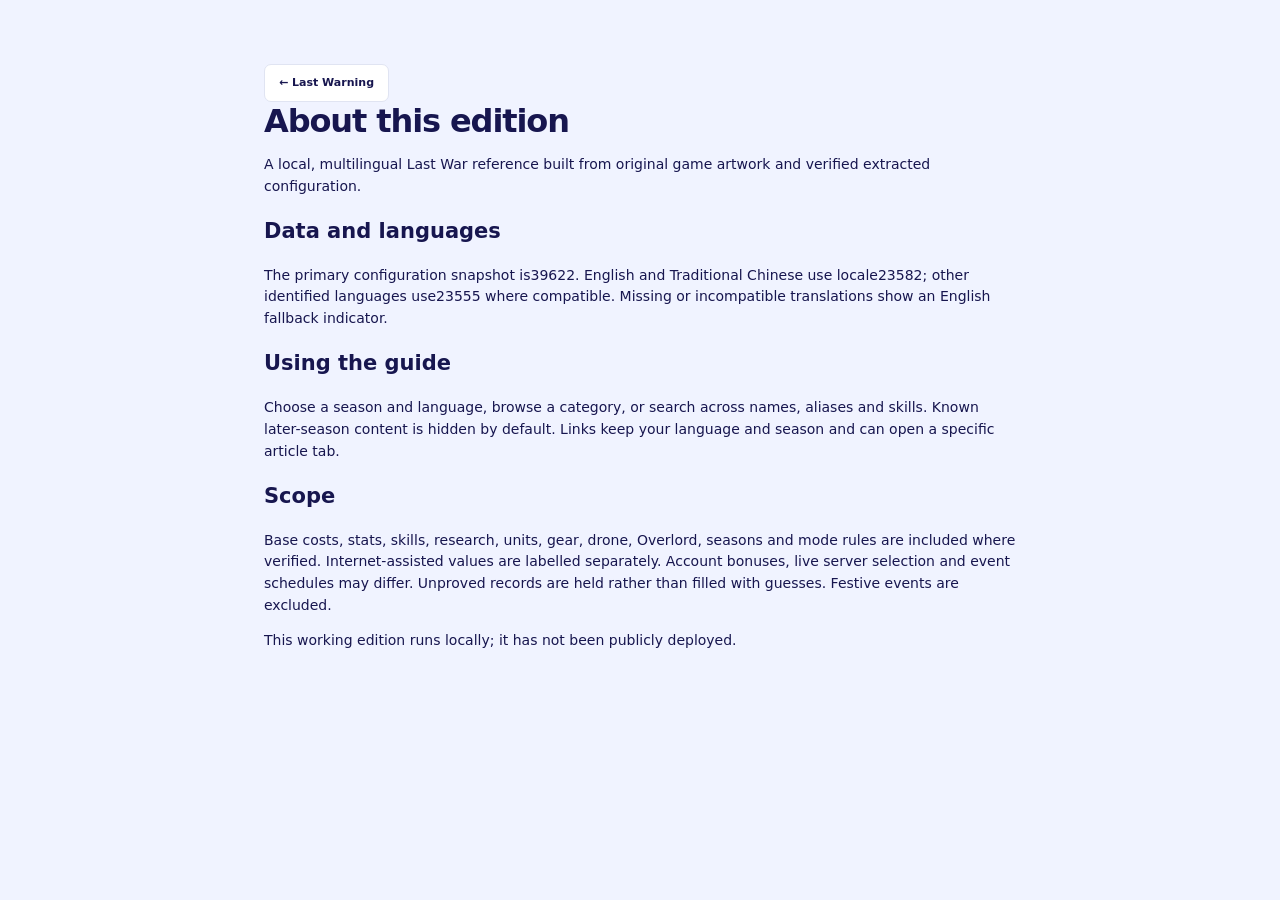
==== about.html @ da7bac01 "Publish Last Warning review snapshot" ====
<!doctype html><html lang="en"><head><meta charset="utf-8"><meta name="viewport" content="width=device-width,initial-scale=1"><title>About this edition · Last Warning</title><link rel="stylesheet" href="styles-v2.css"></head><body><main style="max-width:800px;margin:40px auto;padding:24px"><a class="button" href="index.html">← Last Warning</a><h1>About this edition</h1><p>A local, multilingual Last War reference built from original game artwork and verified extracted configuration.</p><h2>Data and languages</h2><p>The primary configuration snapshot is39622. English and Traditional Chinese use locale23582; other identified languages use23555 where compatible. Missing or incompatible translations show an English fallback indicator.</p><h2>Using the guide</h2><p>Choose a season and language, browse a category, or search across names, aliases and skills. Known later-season content is hidden by default. Links keep your language and season and can open a specific article tab.</p><h2>Scope</h2><p>Base costs, stats, skills, research, units, gear, drone, Overlord, seasons and mode rules are included where verified. Internet-assisted values are labelled separately. Account bonuses, live server selection and event schedules may differ. Unproved records are held rather than filled with guesses. Festive events are excluded.</p><p>This working edition runs locally; it has not been publicly deployed.</p></main></body></html>
---- styles-v2.css ----
:root{--page:#f0f3ff;--ink:#17164f;--accent:#4648df;--muted:#656887;--line:#e0e4f2;--white:#fff;--soft:#f7f8fe;--lavender:#e9eaff;--blue:#e6f2ff;--green:#237c66;--shadow:0 8px 28px #17164f08;--sidebar:222px}*{box-sizing:border-box}html{scroll-behavior:smooth}body{margin:0;background:var(--page);color:var(--ink);font:14px/1.55 Inter,ui-sans-serif,system-ui,-apple-system,BlinkMacSystemFont,"Segoe UI",sans-serif}a{color:inherit;text-decoration:none}button,input,select{font:inherit;color:inherit}button,a,input,select{outline-offset:4px}button{cursor:pointer}button:disabled{cursor:default;opacity:.45}button:focus-visible,a:focus-visible,input:focus-visible,select:focus-visible{outline:3px solid #8b8df4}button,input,select{touch-action:manipulation}button{border:0}svg{display:block;width:20px;height:20px;flex-shrink:0;fill:none;stroke:currentColor;stroke-width:1.65;stroke-linecap:round;stroke-linejoin:round}.sr-only{position:absolute;width:1px;height:1px;margin:-1px;padding:0;border:0;overflow:hidden;clip:rect(0,0,0,0);white-space:nowrap}.skip-link{position:fixed;z-index:100;top:-90px;left:18px;background:white;padding:12px;border-radius:8px}.skip-link:focus{top:12px}.topbar{height:82px;position:sticky;top:0;z-index:30;display:flex;align-items:center;gap:34px;padding:0 max(28px,calc((100vw - 1600px)/2));background:#fffffff2;border-bottom:1px solid var(--line);backdrop-filter:blur(14px)}.brand{display:flex;align-items:center;gap:11px;flex-shrink:0;font-size:15px;letter-spacing:1.4px;white-space:nowrap}.brand b{font-weight:850}.brand small{display:block;font-size:7px;letter-spacing:2.45px;color:var(--muted);margin-top:4px}.brand-mark{position:relative;background:var(--accent);border-radius:11px;color:white;font-size:25px;line-height:39px;letter-spacing:-4px;font-weight:900;width:42px;height:42px;text-align:center;transform:rotate(-5deg)}.brand-mark span{color:#c8c9ff;font-size:26px}.global-search{display:flex;align-items:center;gap:11px;max-width:590px;min-width:160px;flex:1;padding:10px 12px 10px 15px;margin-inline-start:20px;border:1px solid var(--line);border-radius:10px;background:var(--soft)}.global-search>span{color:#777a9b}.global-search input{min-width:0;width:100%;border:0;outline:none;background:transparent;font-size:12px}.global-search button{padding:0;width:23px;height:23px;border:1px solid var(--line);background:white;border-radius:5px;color:#9395ae;font-size:13px}.context-controls{display:flex;align-items:center;gap:18px;margin-inline-start:auto;flex-shrink:0}.header-select{display:flex;align-items:center;gap:5px;min-width:0}.header-select>span{color:var(--muted);font-size:11px;white-space:nowrap}.header-select select{border:0;background:transparent;font-size:12px;font-weight:650;max-width:125px;cursor:pointer;padding:8px 0}.header-select.language-control select{max-width:122px}.header-select #language-icon{font-size:21px;color:var(--ink)}.control-divider{width:1px;height:24px;background:var(--line)}.app-shell{display:flex;gap:30px;max-width:1600px;padding:30px 28px 0;margin:auto}.sidebar{flex:0 0 var(--sidebar);position:sticky;top:112px;height:calc(100vh - 136px);display:flex;flex-direction:column;overflow:auto;scrollbar-width:thin;padding-inline-end:14px}.nav-label{color:#9093ad;font-size:9px;letter-spacing:1.7px;text-transform:uppercase;font-weight:750;margin:17px 0 10px;padding:0 12px}.nav-label:first-child{margin-top:1px}.nav-link{display:flex;align-items:center;gap:12px;padding:10px 12px;border-radius:9px;color:#626581;font-size:12px;margin-bottom:3px;font-weight:550;transition:background .15s,color .15s}.nav-link .nav-count{font-size:9px;font-weight:500;margin-inline-start:auto;color:#9094ae}.nav-link svg{width:18px;height:18px;opacity:.8}.nav-link:hover{background:#e8ebfa;color:var(--ink)}.nav-link.active{color:var(--accent);background:#e4e6ff;font-weight:750}.nav-link.active svg{opacity:1}.nav-sub{padding:5px 0 10px 37px;display:grid;gap:5px}.nav-sub a{font-size:11px;color:var(--muted);border-inline-start:1px solid #d7dcf0;padding:4px 0 4px 15px}.nav-sub a.active{color:var(--accent);font-weight:700;border-color:var(--accent)}#sidebar-context{margin-top:auto;padding-top:28px}.context-card{border:1px solid #dce1f3;background:#ffffff60;border-radius:10px;padding:13px 12px}.context-card strong{font-size:11px;display:block}.context-card p{font-size:10px;color:var(--muted);margin:5px 0 10px;line-height:1.7}.future-toggle{display:flex;align-items:flex-start;gap:7px;font-size:10px;color:var(--muted);line-height:1.5;cursor:pointer}.future-toggle input{accent-color:var(--accent);margin:2px 0 0}.snapshot{font-size:9px;color:#9699b1;display:flex;align-items:center;gap:6px;margin:13px 12px 0}.snapshot-dot{width:5px;height:5px;border-radius:50%;background:#3ca58b}.page-area{flex:1;min-width:0;max-width:1290px}main{min-height:calc(100vh - 205px)}.welcome-banner{background:#e5e7ff;border:1px solid #d7dafa;border-radius:12px;display:flex;align-items:center;gap:17px;padding:16px 20px;margin:0 0 24px}.welcome-banner .welcome-icon{background:#ffffff85;padding:9px;border-radius:9px;color:var(--accent)}.welcome-banner h2{font-size:13px;margin:0}.welcome-banner p{font-size:11px;color:var(--muted);margin:2px 0 0}.welcome-banner .button{margin-inline-start:auto;white-space:nowrap}.icon-button{display:grid;place-items:center;background:transparent;border-radius:6px;width:32px;height:32px;color:var(--muted);padding:5px;flex-shrink:0}.icon-button:hover{background:#ffffff75}.welcome-banner .icon-button{width:24px;height:24px}.mobile-only{display:none}.page-heading{display:flex;align-items:flex-end;justify-content:space-between;gap:25px;margin:2px 0 25px}.eyebrow{display:flex;align-items:center;gap:7px;font-size:9px;letter-spacing:1.6px;text-transform:uppercase;color:var(--accent);font-weight:800;margin-bottom:7px}.eyebrow .line{width:23px;height:2px;background:var(--accent)}h1{font-size:32px;letter-spacing:-1.1px;line-height:1.2;margin:0;font-weight:760}h2{font-weight:730}.page-heading p{font-size:12px;max-width:650px;color:var(--muted);margin:9px 0 0;line-height:1.75}.season-pill{display:inline-flex;align-items:center;gap:7px;border:1px solid #d9def5;background:#ffffff80;color:var(--accent);font-size:10px;font-weight:650;padding:7px 11px;border-radius:7px;white-space:nowrap}.season-pill svg{width:13px;height:13px}.home-lead{background:white;border:1px solid var(--line);border-radius:15px;overflow:hidden;display:grid;grid-template-columns:1.1fr .9fr;margin-bottom:27px;box-shadow:var(--shadow)}.home-lead-copy{padding:27px 30px;position:relative;z-index:1}.home-lead h2{font-size:25px;letter-spacing:-.8px;line-height:1.3;max-width:440px;margin:7px 0 9px}.home-lead p{color:var(--muted);font-size:12px;max-width:440px;margin:0 0 18px}.home-lead .button{margin-inline-end:7px}.home-art{background:radial-gradient(ellipse at 50% 100%,#d9ddff,#eef0ff 80%);position:relative;min-height:212px;overflow:hidden}.home-art:before{content:"";position:absolute;width:280px;height:280px;left:calc(50% - 140px);top:32px;border:1px solid #ffffffa0;border-radius:50%}.home-art img{position:absolute;height:205px;width:54%;object-fit:contain;object-position:bottom;bottom:0;left:24%;filter:drop-shadow(0 9px 8px #17164f14)}.home-art img.side{height:165px;width:45%;left:0;opacity:.9}.home-art img.side.right{left:auto;right:0}.home-art-label{position:absolute;z-index:2;bottom:12px;right:14px;font-size:8px;letter-spacing:1px;color:#6a6e98;background:#ffffffa0;border:1px solid #ffffff70;border-radius:5px;padding:4px 8px}.section-heading{display:flex;align-items:center;justify-content:space-between;gap:20px;margin:25px 0 14px}.section-heading h2{font-size:15px;letter-spacing:-.15px;margin:0}.section-heading span,.section-heading a{color:var(--muted);font-size:10px}.section-heading a:hover{color:var(--accent)}.category-grid{display:grid;grid-template-columns:repeat(3,minmax(0,1fr));gap:13px}.category-card{position:relative;border:1px solid var(--line);background:white;border-radius:12px;padding:20px;min-height:132px;overflow:hidden;transition:transform .16s,border .16s,box-shadow .16s}.category-card:hover{transform:translateY(-2px);border-color:#bfc2ef;box-shadow:var(--shadow)}.category-icon{width:34px;height:34px;border-radius:8px;background:var(--soft);color:var(--accent);display:grid;place-items:center;margin-bottom:13px}.category-icon svg{width:19px;height:19px}.category-card h3{margin:0;font-size:13px;position:relative;z-index:1;max-width:75%}.category-card p{font-size:10px;color:var(--muted);margin:3px 0 0;position:relative;z-index:1}.category-card>img{position:absolute;right:6px;bottom:0;height:105px;width:100px;object-fit:contain;object-position:bottom;opacity:.94;filter:drop-shadow(0 7px 6px #17164f0c)}.category-card .tile-arrow{position:absolute;top:18px;right:17px;color:#a7abc5;font-size:16px}.quick-links{display:grid;grid-template-columns:repeat(3,minmax(0,1fr));gap:12px}.quick-link{background:#ffffff80;border:1px solid var(--line);border-radius:9px;padding:13px 15px;display:flex;align-items:center;gap:12px}.quick-link svg{width:16px;color:var(--accent)}.quick-link strong{font-size:11px;display:block}.quick-link small{font-size:9px;color:var(--muted);display:block;margin-top:2px}.quick-link .arrow{margin-inline-start:auto;color:#8c91ae}.directory-bar{display:flex;align-items:center;justify-content:space-between;gap:15px;margin-bottom:17px;flex-wrap:wrap}.filter-pills{display:flex;gap:6px;flex-wrap:wrap}.pill{background:#ffffff90;border:1px solid var(--line);padding:7px 13px;border-radius:7px;color:var(--muted);font-size:11px;cursor:pointer}.pill.selected{background:var(--accent);border-color:var(--accent);color:white;font-weight:650}.view-controls{display:flex;align-items:center;gap:5px}.view-controls button{display:grid;place-items:center;width:31px;height:30px;background:white;border:1px solid var(--line);border-radius:6px;color:#8b90ab}.view-controls button.active{color:var(--accent);background:var(--lavender);border-color:#cbd0f6}.view-controls svg{width:15px;height:15px}.result-summary{font-size:11px;color:var(--muted);margin:0 0 15px;display:flex;align-items:center;justify-content:space-between;gap:10px}.subtype-filter{display:flex;align-items:center;gap:7px;color:var(--muted);font-size:10px}.subtype-filter select{font-size:11px;background:white;border:1px solid var(--line);padding:6px 9px;border-radius:6px;max-width:220px}.entity-grid{display:grid;grid-template-columns:repeat(4,minmax(0,1fr));gap:14px}.entity-card{background:white;border:1px solid var(--line);border-radius:12px;overflow:hidden;min-width:0;transition:transform .15s,box-shadow .15s,border-color .15s}.entity-card:hover{transform:translateY(-3px);box-shadow:var(--shadow);border-color:#b8bdee}.entity-art{height:155px;display:flex;align-items:center;justify-content:center;position:relative;background:radial-gradient(ellipse at 50% 90%,#e5e8ff,#f8f9fe 80%);overflow:hidden}.entity-art img{width:90%;height:92%;object-fit:contain}.entity-card.is-hero .entity-art{align-items:flex-end}.entity-card.is-hero img{height:98%;object-position:bottom}.entity-art .type-chip{position:absolute;top:10px;left:10px;z-index:2;background:#ffffffdd;border:1px solid #ffffff90;border-radius:5px;font-size:8px;letter-spacing:.2px;font-weight:700;color:#666b91;padding:2px 6px}.entity-art .entity-arrow{position:absolute;right:10px;bottom:10px;background:white;width:23px;height:23px;border-radius:50%;display:grid;place-items:center;font-size:12px;color:var(--accent)}.placeholder-art{display:grid;place-items:center;color:#b0b5d8;width:100%;height:100%}.placeholder-art svg{width:48px;height:48px;stroke-width:1.2}.entity-copy{padding:13px 14px 14px}.entity-copy h3{font-size:12px;line-height:1.35;margin:0 0 4px;font-weight:730;overflow-wrap:anywhere}.entity-copy p{font-size:9px;color:var(--muted);margin:0;line-height:1.7;min-height:16px}.entity-copy .badges{margin-top:8px;gap:4px}.badges{display:flex;align-items:center;flex-wrap:wrap;gap:6px}.badge{display:inline-flex;align-items:center;background:var(--soft);border:1px solid #e8eaf4;color:#727794;font-size:9px;line-height:1.5;border-radius:4px;padding:2px 6px}.badge.ur{background:#fff4d9;color:#947034;border-color:#f5e7bb}.badge.ssr{background:#f0e8ff;color:#8261a9;border-color:#e7dcf8}.badge.sr{background:#e6edff;color:#627ca9;border-color:#dae5fb}.badge.source{background:#e9f2ff;color:#5a779b;border-color:#dae8fb}.badge.fallback{font-weight:500;font-size:8px;padding:1px 5px;background:#fff8e9;border-color:#f1e6ca;color:#a28b5d;vertical-align:middle;margin-inline-start:6px;white-space:nowrap}.entity-list{display:grid;gap:8px}.entity-list .entity-card{display:flex;align-items:center;padding:8px 14px 8px 8px;border-radius:10px;gap:15px}.entity-list .entity-art{height:64px;width:74px;border-radius:6px;flex-shrink:0}.entity-list .entity-copy{padding:0;flex:1}.entity-list .entity-copy h3{font-size:13px}.entity-list .entity-copy p{max-width:650px}.entity-list .entity-copy .badges{margin-top:4px}.entity-list .entity-art .type-chip,.entity-list .entity-arrow{display:none}.entity-list .placeholder-art svg{width:29px;height:29px}.search-list .entity-card{padding:12px;gap:16px}.search-list .entity-copy p{font-size:11px;line-height:1.65}.search-list .entity-art{height:76px;width:82px}.search-group-label{font-size:10px;letter-spacing:1.1px;text-transform:uppercase;color:#8d92ae;margin:22px 0 9px;font-weight:700}.empty-state{background:#ffffff70;border:1px dashed #cfd5ed;border-radius:12px;text-align:center;padding:55px 25px;color:var(--muted)}.empty-state svg{width:32px;height:32px;margin:0 auto 15px;color:#959cc5}.empty-state h2{font-size:16px;color:var(--ink);margin:0 0 6px}.empty-state p{font-size:12px;margin:0 auto 16px;max-width:500px}.button{display:inline-flex;align-items:center;justify-content:center;gap:10px;padding:9px 14px;background:white;border:1px solid var(--line);border-radius:7px;font-size:11px;font-weight:650;color:var(--ink);cursor:pointer;line-height:1.6}.button.primary{background:var(--accent);border-color:var(--accent);color:white}.button.small{padding:6px 10px;font-size:10px}.button:hover{filter:brightness(.98)}.button svg{width:14px;height:14px}.more-row{display:flex;justify-content:center;margin:24px 0 4px}.breadcrumb{display:flex;align-items:center;flex-wrap:wrap;gap:8px;color:#9196b0;font-size:10px;margin:1px 0 18px}.breadcrumb a{color:var(--muted)}.breadcrumb a:hover{color:var(--accent)}.breadcrumb .crumb-current{color:#858aa7;max-width:300px;white-space:nowrap;overflow:hidden;text-overflow:ellipsis}.article-header{display:flex;background:white;border:1px solid var(--line);border-radius:14px;overflow:hidden;min-height:170px;margin-bottom:20px}.article-art{flex:0 0 180px;background:radial-gradient(ellipse at 50% 100%,#e2e5ff,#f2f4ff 90%);display:flex;align-items:center;justify-content:center;position:relative;overflow:hidden}.article-art img{width:92%;height:160px;object-fit:contain}.article-header.is-hero .article-art{align-items:flex-end}.article-header.is-hero .article-art img{height:178px;object-position:bottom}.article-header-copy{padding:24px 28px;flex:1;min-width:0}.article-header-copy h1{font-size:29px;margin:7px 0 8px;display:flex;align-items:center;gap:8px;flex-wrap:wrap}.article-header-copy>p{font-size:12px;color:var(--muted);line-height:1.8;margin:0;max-width:860px;white-space:pre-line}.article-description:empty{display:none}.article-tabs{display:flex;gap:5px;overflow-x:auto;padding:0 0 0 1px;border-bottom:1px solid #d9dff0;margin-bottom:20px;scrollbar-width:thin}.article-tabs a{padding:11px 16px;white-space:nowrap;font-size:11px;color:var(--muted);border-bottom:2px solid transparent;font-weight:600}.article-tabs a.active{color:var(--accent);font-weight:750;border-color:var(--accent)}.article-tabs a:hover{color:var(--accent)}.article-body{background:white;border:1px solid var(--line);border-radius:12px;padding:24px;margin-bottom:18px;min-width:0}.article-body h2{font-size:17px;margin:0 0 13px;letter-spacing:-.3px}.article-body h3{font-size:13px;margin:23px 0 10px}.article-body p{font-size:12px;line-height:1.9;white-space:pre-line;color:var(--muted);margin:0 0 13px}.article-body p:last-child{margin-bottom:0}.article-body p a,.text-link{color:var(--accent);text-decoration:underline;text-decoration-color:#c7c9f3;text-underline-offset:3px}.article-body .content-image{max-width:100%;max-height:350px;object-fit:contain;margin:12px auto;display:block}.article-overview-grid{display:grid;grid-template-columns:repeat(2,minmax(0,1fr));gap:12px;margin:18px 0}.overview-link{display:flex;align-items:center;gap:12px;padding:15px;border:1px solid var(--line);border-radius:9px;background:var(--soft)}.overview-link svg{color:var(--accent);width:17px;height:17px}.overview-link strong{display:block;font-size:11px}.overview-link small{display:block;font-size:9px;color:var(--muted);margin-top:2px}.overview-link>.arrow{margin-inline-start:auto;color:#9398b7}.source-note{font-size:10px;line-height:1.8;color:#858ba8;margin-top:15px;border-top:1px solid #edf0f7;padding-top:12px}.source-note summary{cursor:pointer;color:#737a9a;font-weight:600}.source-note p{font-size:10px;margin:8px 0 0;color:#858ba8;overflow-wrap:anywhere}.source-note a{color:var(--accent)}.source-banner{display:flex;align-items:flex-start;gap:9px;font-size:11px;color:#6a81a0;background:#edf5ff;border:1px solid #dceafb;border-radius:7px;padding:10px 12px;margin-bottom:16px}.source-banner svg{width:15px;height:15px;margin-top:1px}.table-toolbar{display:flex;align-items:center;gap:12px;justify-content:space-between;flex-wrap:wrap;margin:5px 0 14px}.table-search{display:flex;align-items:center;gap:8px;background:var(--soft);border:1px solid var(--line);padding:7px 11px;border-radius:7px;max-width:300px;flex:1;min-width:150px}.table-search svg{width:14px;height:14px;color:#9299b6}.table-search input{min-width:0;max-width:100%;width:100%;border:0;outline:none;background:transparent;font-size:11px}.table-filters{display:flex;align-items:center;gap:8px;flex-wrap:wrap}.table-filters label{font-size:9px;color:var(--muted);display:flex;align-items:center;gap:5px}.table-filters select,.table-filters input{font-size:10px;max-width:150px;border:1px solid var(--line);border-radius:6px;padding:6px;background:white}.table-filters input[type=number]{width:74px}.table-wrap{overflow:auto;border:1px solid var(--line);border-radius:8px;max-height:620px;scrollbar-width:thin;position:relative}.data-table{border-collapse:separate;border-spacing:0;width:100%;font-size:11px;line-height:1.65;text-align:start}.data-table th{position:sticky;top:0;z-index:2;text-align:start;background:#f0f2fc;padding:11px 13px;border-bottom:1px solid #dce1f1;color:#737b9d;font-size:9px;font-weight:750;white-space:normal;min-width:82px;max-width:280px;line-height:1.6}.data-table td{padding:12px 13px;border-bottom:1px solid #edf0f7;vertical-align:top;color:#525b7f;min-width:85px;max-width:550px;overflow-wrap:anywhere}.data-table tbody tr:last-child td{border-bottom:0}.data-table tbody tr:hover td{background:#f9faff}.data-table td.number{font-variant-numeric:tabular-nums;white-space:nowrap;text-align:end;color:#535d82}.data-table td a{color:var(--accent);text-decoration:underline;text-decoration-color:#d3d5f7;text-underline-offset:3px}.data-table td.long-text{min-width:270px;white-space:pre-line}.data-table td.preserve-lines{white-space:pre-line}.data-table tr.focus-row td{background:#eef0ff;box-shadow:inset 0 2px #888bef,inset 0 -2px #888bef}.data-table.external td{background:#f1f7ff}.table-pagination{display:flex;align-items:center;justify-content:space-between;gap:10px;padding-top:13px;font-size:10px;color:var(--muted)}.table-pagination>div{display:flex;align-items:center;gap:7px}.table-pagination .button{font-size:9px;padding:5px 9px}.table-total{display:flex;align-items:center;gap:9px;flex-wrap:wrap;margin:14px 0 0;background:#f5f6ff;border:1px solid #e2e5f7;border-radius:7px;padding:10px 12px;font-size:10px}.table-total strong{font-size:10px;margin-inline-end:6px}.table-total span{background:white;padding:3px 7px;border-radius:4px;color:#737b9d;border:1px solid #e4e7f5}.table-total b{font-variant-numeric:tabular-nums;color:var(--ink);margin-inline-start:4px}.record-related{margin-top:23px}.related-grid{display:grid;grid-template-columns:repeat(3,minmax(0,1fr));gap:10px}.related-link{display:flex;align-items:center;gap:10px;background:#ffffff80;border:1px solid var(--line);border-radius:8px;padding:10px 12px}.related-link img{width:37px;height:37px;object-fit:contain}.related-link>.small-icon{width:35px;height:35px;display:grid;place-items:center;color:#8a91b6;background:#e9edf9;border-radius:6px}.related-link strong{display:block;font-size:10px}.related-link small{display:block;font-size:8px;color:var(--muted);margin-top:2px}.notice{border:1px solid #dce2f4;border-radius:8px;background:#f8f9ff;padding:14px 16px;color:var(--muted);font-size:11px;line-height:1.8}.notice strong{color:var(--ink);display:block;margin-bottom:3px}.gate{background:white;border:1px solid var(--line);border-radius:14px;text-align:center;padding:55px 25px}.gate>.gate-icon{width:56px;height:56px;border-radius:14px;background:var(--lavender);display:grid;place-items:center;color:var(--accent);margin:0 auto 17px}.gate h1{font-size:24px}.gate p{max-width:540px;color:var(--muted);font-size:12px;margin:14px auto 23px}.mode-completeness{font-size:10px;color:#8b91aa;background:#f7f9ff;border:1px dashed #d8dff2;border-radius:7px;padding:11px 13px;margin-bottom:18px}.mode-completeness b{color:var(--ink)}footer{display:flex;align-items:center;justify-content:space-between;gap:14px;border-top:1px solid #dce2f4;padding:20px 0 24px;margin-top:30px;font-size:9px;color:#9298b2}footer strong{letter-spacing:1.2px;color:#70789b;font-size:9px}footer a:hover{color:var(--accent)}.nav-scrim{display:none}.no-script{margin:40px;padding:30px;background:white;border-radius:15px}.fade-in{animation:appear .18s ease-out}@keyframes appear{from{opacity:.35;transform:translateY(3px)}to{opacity:1;transform:none}}[hidden]{display:none!important}html[dir=rtl] .brand-mark{transform:rotate(5deg)}html[dir=rtl] .entity-art .type-chip{left:auto;right:10px}html[dir=rtl] .entity-arrow{right:auto;left:10px}html[dir=rtl] .category-card>img{right:auto;left:6px}html[dir=rtl] .category-card .tile-arrow{right:auto;left:17px}html[dir=rtl] .home-art-label{right:auto;left:14px}html[dir=rtl] .data-table td.number{text-align:start}
@media(min-width:1500px){.entity-art{height:180px}.category-card{min-height:145px}}@media(max-width:1250px){:root{--sidebar:196px}.topbar{gap:20px;padding:0 22px}.global-search{margin-inline-start:0}.app-shell{padding:25px 22px 0;gap:24px}.sidebar{padding-inline-end:6px}.brand{font-size:13px}.brand small{font-size:6px}.context-controls{gap:10px}.entity-grid{grid-template-columns:repeat(3,minmax(0,1fr))}.category-grid{gap:10px}.category-card{padding:17px}.category-card>img{width:83px;height:91px}.category-card h3{font-size:12px}.home-lead-copy{padding:24px}.home-lead h2{font-size:22px}.article-header-copy{padding:23px}.quick-link{padding:12px}.header-select>span#season-label{display:none}}@media(max-width:1000px){:root{--sidebar:178px}.topbar{gap:16px}.brand{font-size:11px;letter-spacing:1px}.brand-mark{width:36px;height:36px;font-size:23px;line-height:35px}.brand small{letter-spacing:1.6px}.global-search{max-width:none}.context-controls{gap:6px}.control-divider{margin:0 4px}.header-select.language-control select{max-width:88px}.header-select select{max-width:86px;font-size:11px}.global-search input{font-size:11px}.app-shell{gap:20px}.nav-link{font-size:11px;gap:9px;padding:10px}.nav-link svg{width:16px}.category-grid{grid-template-columns:repeat(2,minmax(0,1fr))}.home-lead{grid-template-columns:1.25fr .75fr}.home-art img{height:170px;width:70%;left:15%}.home-art img.side{height:130px}.home-lead-copy{padding:22px}.home-lead h2{font-size:21px}.home-lead p{font-size:11px}.home-art-label{display:none}.quick-links{grid-template-columns:1fr}.article-art{flex-basis:140px}.article-header-copy h1{font-size:25px}.article-header-copy{padding:21px}.related-grid{grid-template-columns:repeat(2,minmax(0,1fr))}.entity-art{height:135px}.entity-copy{padding:11px}.entity-copy h3{font-size:11px}.entity-card .badge{font-size:8px}.home-lead-copy .button{padding:8px 10px;font-size:10px}.welcome-banner{padding:14px}.welcome-banner p{font-size:10px}.page-heading h1{font-size:29px}}@media(max-width:760px){.topbar{height:auto;min-height:76px;display:grid;grid-template-columns:28px minmax(0,1fr) auto;gap:12px;padding:14px 16px}.mobile-only{display:grid}.brand{font-size:12px;gap:8px}.brand small{font-size:6px;letter-spacing:1.5px}.brand-mark{width:34px;height:34px;line-height:33px;font-size:22px}.global-search{grid-row:2;grid-column:1/-1;max-width:none;width:100%;padding:9px 12px;margin-top:1px}.global-search input{font-size:12px}.context-controls{grid-column:3;gap:5px}.header-select select{font-size:10px;max-width:82px;padding:7px 0}.header-select.language-control select{max-width:72px}.header-select #language-icon{display:none}.control-divider{height:19px;margin:0 2px}.app-shell{display:block;padding:23px 16px 0}.page-area{width:100%;max-width:none}.sidebar{position:fixed;z-index:45;top:0;bottom:0;left:-285px;width:265px;height:100dvh;background:var(--page);padding:27px 17px 22px;transition:left .2s;box-shadow:15px 0 45px #17164f18;--sidebar:265px}.nav-open .sidebar{left:0}.nav-scrim{position:fixed;z-index:44;inset:0;background:#17164f50;backdrop-filter:blur(2px);border:0}.nav-open .nav-scrim{display:block}.nav-link{font-size:13px;padding:11px 12px}.nav-link svg{width:19px;height:19px}.nav-label{font-size:10px}.nav-sub a{font-size:12px}.context-card strong{font-size:12px}.context-card p,.future-toggle{font-size:11px}.page-heading{margin:0 0 21px;align-items:start;gap:15px}.page-heading h1{font-size:28px}.page-heading p{font-size:11px;line-height:1.8}.page-heading>.season-pill{font-size:9px;padding:5px 8px;margin-top:24px}.eyebrow{font-size:8px;margin-bottom:7px}.welcome-banner{gap:10px;flex-wrap:wrap;padding:13px 14px;margin-bottom:23px}.welcome-banner h2{font-size:12px}.welcome-banner .welcome-icon{padding:7px}.welcome-banner .welcome-icon svg{width:16px;height:16px}.welcome-banner>div:nth-child(2){flex:1;min-width:180px}.welcome-banner .button{margin-inline-start:41px;padding:6px 10px;font-size:10px}.welcome-banner .icon-button{position:absolute;right:22px;align-self:start}.welcome-banner p{font-size:10px;max-width:240px}.home-lead{display:block;margin-bottom:23px}.home-lead-copy{padding:22px}.home-lead h2{font-size:23px;max-width:360px}.home-lead p{font-size:11px;margin-bottom:16px}.home-art{display:none}.home-lead-copy .button{font-size:11px;padding:9px 12px}.category-grid{grid-template-columns:repeat(2,minmax(0,1fr));gap:10px}.category-card{padding:15px;min-height:138px}.category-card h3{font-size:12px;max-width:90%;line-height:1.35}.category-card p{font-size:9px}.category-card>img{height:79px;width:72px;opacity:.8}.category-icon{width:30px;height:30px;margin-bottom:15px}.category-icon svg{width:17px;height:17px}.category-card .tile-arrow{right:13px;top:13px;font-size:14px}.quick-links{gap:8px}.quick-link{padding:11px 14px}.section-heading{margin:24px 0 13px}.section-heading h2{font-size:14px}.section-heading>span{font-size:9px}.entity-grid{grid-template-columns:repeat(2,minmax(0,1fr));gap:12px}.entity-art{height:155px}.entity-copy{padding:12px}.entity-copy h3{font-size:12px}.entity-copy p{font-size:9px}.entity-card .badge{font-size:8px}.directory-bar{gap:13px}.filter-pills{gap:6px;flex:1}.pill{font-size:10px;padding:7px 11px}.view-controls button{width:28px;height:28px}.subtype-filter{width:100%;justify-content:space-between}.subtype-filter select{max-width:240px}.result-summary{font-size:10px}.entity-list .entity-art{height:60px;width:60px}.entity-list .entity-copy h3{font-size:12px}.entity-list .entity-copy p{font-size:10px}.entity-list .entity-copy .badges{gap:4px}.entity-list .entity-card{gap:12px;padding:8px 10px 8px 8px}.search-list .entity-card{padding:10px}.article-header{min-height:146px;margin-bottom:16px}.article-art{flex-basis:105px}.article-art img{width:97%;height:105px}.article-header.is-hero .article-art img{height:140px}.article-header-copy{padding:17px 16px}.article-header-copy h1{font-size:23px;letter-spacing:-.6px;margin:6px 0 8px}.article-header-copy>p{font-size:11px;line-height:1.7}.article-header-copy .badge{font-size:8px}.breadcrumb{font-size:9px;margin-bottom:15px;gap:6px}.article-tabs{gap:1px;margin-bottom:15px}.article-tabs a{padding:10px 12px;font-size:10px}.article-body{padding:18px 15px}.article-body h2{font-size:16px}.article-body p{font-size:12px}.article-overview-grid{grid-template-columns:1fr;gap:8px}.table-toolbar{gap:10px}.table-search{max-width:none;flex-basis:100%;padding:8px 10px}.table-filters{gap:8px}.table-filters label{font-size:9px;flex-direction:column;align-items:start}.table-filters select,.table-filters input{font-size:10px;max-width:150px;padding:6px 8px}.table-wrap{max-height:570px;margin:0 -1px}.data-table th{font-size:9px;padding:10px;min-width:75px}.data-table td{padding:11px 10px;font-size:10px;min-width:75px}.data-table td.long-text{min-width:240px}.table-pagination{font-size:9px}.table-pagination .button{font-size:9px;padding:5px 8px}.source-note{font-size:9px}.related-grid{grid-template-columns:1fr;gap:8px}.related-link{padding:10px 13px}.related-link strong{font-size:11px}.related-link small{font-size:9px}.notice{padding:13px;font-size:10px}.table-total{font-size:9px;padding:10px}.gate{padding:40px 20px}.gate h1{font-size:23px}.gate p{font-size:11px}.badge.fallback{font-size:7px}.entity-list .badge.fallback{font-size:7px}.more-row{margin-top:20px}footer{font-size:8px;gap:10px;flex-wrap:wrap;padding:18px 0 24px;margin-top:26px}footer strong{font-size:8px}html[dir=rtl] .sidebar{left:auto;right:-285px;transition:right .2s}html[dir=rtl] .nav-open .sidebar{left:auto;right:0}html[dir=rtl] .welcome-banner .icon-button{right:auto;left:22px}}
@media(max-width:370px){.topbar{padding:12px;gap:8px}.brand{font-size:10px}.brand small{letter-spacing:.8px}.brand-mark{width:30px;height:30px;font-size:20px;line-height:29px}.header-select select{max-width:68px;font-size:9px}.header-select.language-control select{max-width:65px}.app-shell{padding:20px 12px 0}.category-card{padding:13px}.entity-art{height:135px}.entity-copy{padding:10px}.entity-copy h3{font-size:11px}.article-header-copy{padding:15px 12px}.article-header-copy h1{font-size:21px}.article-art{flex-basis:87px}.article-header-copy>p{font-size:10px}.home-lead-copy{padding:19px}.home-lead h2{font-size:21px}}@media(prefers-reduced-motion:reduce){html{scroll-behavior:auto}*,*:before,*:after{animation:none!important;transition:none!important}}
.archive-toggle{margin-top:8px}.badge.archived{background:#f2f0e8;color:#8f8262;border-color:#e9e3d3}
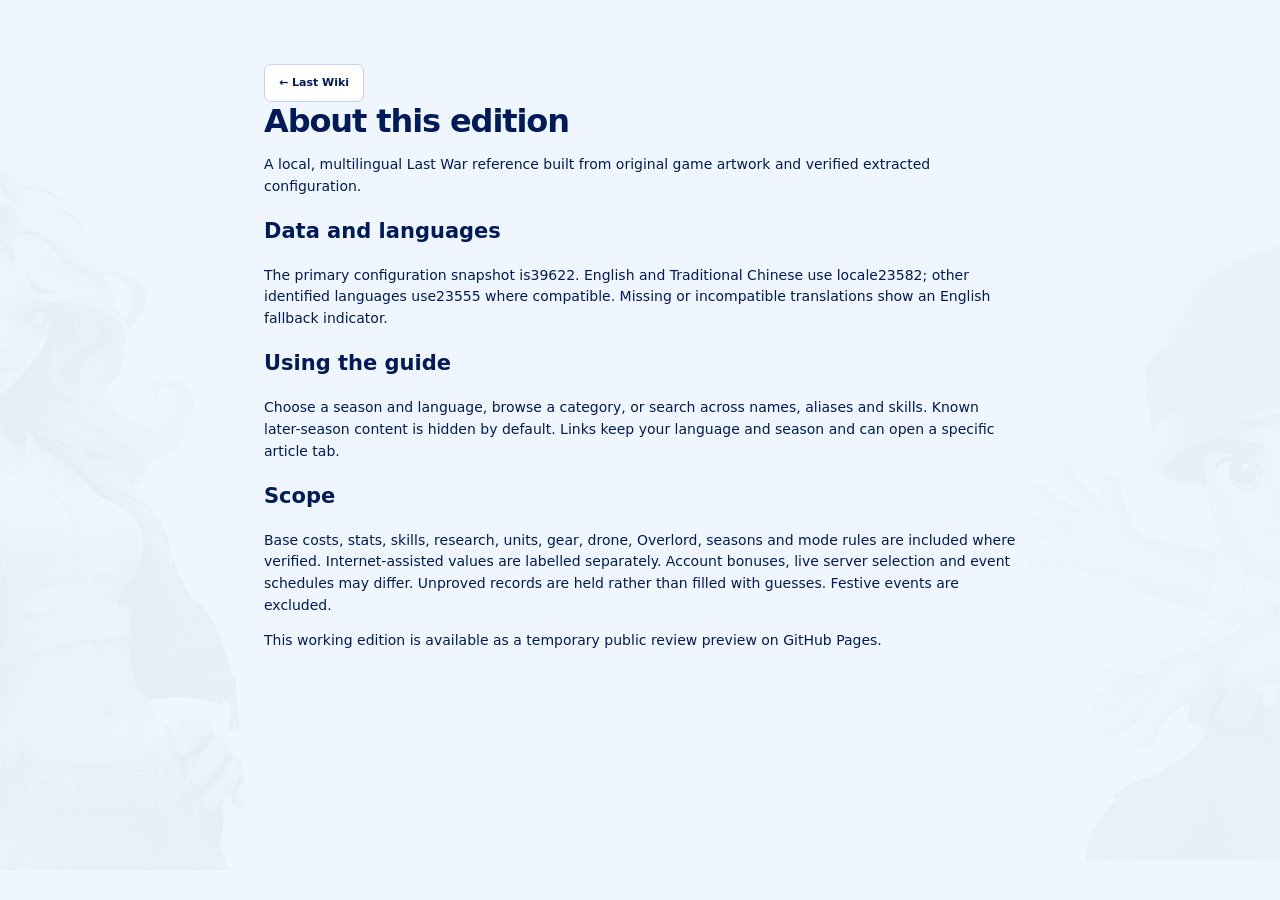
==== commit 66e271b4: "Rename Last Wiki and apply Last WarD game branding" ====
--- a/about.html
+++ b/about.html
@@ -1 +1 @@
-<!doctype html><html lang="en"><head><meta charset="utf-8"><meta name="viewport" content="width=device-width,initial-scale=1"><title>About this edition · Last Warning</title><link rel="stylesheet" href="styles-v2.css"></head><body><main style="max-width:800px;margin:40px auto;padding:24px"><a class="button" href="index.html">← Last Warning</a><h1>About this edition</h1><p>A local, multilingual Last War reference built from original game artwork and verified extracted configuration.</p><h2>Data and languages</h2><p>The primary configuration snapshot is39622. English and Traditional Chinese use locale23582; other identified languages use23555 where compatible. Missing or incompatible translations show an English fallback indicator.</p><h2>Using the guide</h2><p>Choose a season and language, browse a category, or search across names, aliases and skills. Known later-season content is hidden by default. Links keep your language and season and can open a specific article tab.</p><h2>Scope</h2><p>Base costs, stats, skills, research, units, gear, drone, Overlord, seasons and mode rules are included where verified. Internet-assisted values are labelled separately. Account bonuses, live server selection and event schedules may differ. Unproved records are held rather than filled with guesses. Festive events are excluded.</p><p>This working edition runs locally; it has not been publicly deployed.</p></main></body></html>+<!doctype html><html lang="en"><head><meta charset="utf-8"><meta name="viewport" content="width=device-width,initial-scale=1"><title>About this edition · Last Wiki</title><link rel="stylesheet" href="styles-v2.css"><link rel="stylesheet" href="last-war-theme.css"></head><body><main style="max-width:800px;margin:40px auto;padding:24px"><a class="button" href="index.html">← Last Wiki</a><h1>About this edition</h1><p>A local, multilingual Last War reference built from original game artwork and verified extracted configuration.</p><h2>Data and languages</h2><p>The primary configuration snapshot is39622. English and Traditional Chinese use locale23582; other identified languages use23555 where compatible. Missing or incompatible translations show an English fallback indicator.</p><h2>Using the guide</h2><p>Choose a season and language, browse a category, or search across names, aliases and skills. Known later-season content is hidden by default. Links keep your language and season and can open a specific article tab.</p><h2>Scope</h2><p>Base costs, stats, skills, research, units, gear, drone, Overlord, seasons and mode rules are included where verified. Internet-assisted values are labelled separately. Account bonuses, live server selection and event schedules may differ. Unproved records are held rather than filled with guesses. Festive events are excluded.</p><p>This working edition is available as a temporary public review preview on GitHub Pages.</p></main></body></html>
--- a/styles-v2.css
+++ b/styles-v2.css
@@ -2,3 +2,5 @@
 @media(min-width:1500px){.entity-art{height:180px}.category-card{min-height:145px}}@media(max-width:1250px){:root{--sidebar:196px}.topbar{gap:20px;padding:0 22px}.global-search{margin-inline-start:0}.app-shell{padding:25px 22px 0;gap:24px}.sidebar{padding-inline-end:6px}.brand{font-size:13px}.brand small{font-size:6px}.context-controls{gap:10px}.entity-grid{grid-template-columns:repeat(3,minmax(0,1fr))}.category-grid{gap:10px}.category-card{padding:17px}.category-card>img{width:83px;height:91px}.category-card h3{font-size:12px}.home-lead-copy{padding:24px}.home-lead h2{font-size:22px}.article-header-copy{padding:23px}.quick-link{padding:12px}.header-select>span#season-label{display:none}}@media(max-width:1000px){:root{--sidebar:178px}.topbar{gap:16px}.brand{font-size:11px;letter-spacing:1px}.brand-mark{width:36px;height:36px;font-size:23px;line-height:35px}.brand small{letter-spacing:1.6px}.global-search{max-width:none}.context-controls{gap:6px}.control-divider{margin:0 4px}.header-select.language-control select{max-width:88px}.header-select select{max-width:86px;font-size:11px}.global-search input{font-size:11px}.app-shell{gap:20px}.nav-link{font-size:11px;gap:9px;padding:10px}.nav-link svg{width:16px}.category-grid{grid-template-columns:repeat(2,minmax(0,1fr))}.home-lead{grid-template-columns:1.25fr .75fr}.home-art img{height:170px;width:70%;left:15%}.home-art img.side{height:130px}.home-lead-copy{padding:22px}.home-lead h2{font-size:21px}.home-lead p{font-size:11px}.home-art-label{display:none}.quick-links{grid-template-columns:1fr}.article-art{flex-basis:140px}.article-header-copy h1{font-size:25px}.article-header-copy{padding:21px}.related-grid{grid-template-columns:repeat(2,minmax(0,1fr))}.entity-art{height:135px}.entity-copy{padding:11px}.entity-copy h3{font-size:11px}.entity-card .badge{font-size:8px}.home-lead-copy .button{padding:8px 10px;font-size:10px}.welcome-banner{padding:14px}.welcome-banner p{font-size:10px}.page-heading h1{font-size:29px}}@media(max-width:760px){.topbar{height:auto;min-height:76px;display:grid;grid-template-columns:28px minmax(0,1fr) auto;gap:12px;padding:14px 16px}.mobile-only{display:grid}.brand{font-size:12px;gap:8px}.brand small{font-size:6px;letter-spacing:1.5px}.brand-mark{width:34px;height:34px;line-height:33px;font-size:22px}.global-search{grid-row:2;grid-column:1/-1;max-width:none;width:100%;padding:9px 12px;margin-top:1px}.global-search input{font-size:12px}.context-controls{grid-column:3;gap:5px}.header-select select{font-size:10px;max-width:82px;padding:7px 0}.header-select.language-control select{max-width:72px}.header-select #language-icon{display:none}.control-divider{height:19px;margin:0 2px}.app-shell{display:block;padding:23px 16px 0}.page-area{width:100%;max-width:none}.sidebar{position:fixed;z-index:45;top:0;bottom:0;left:-285px;width:265px;height:100dvh;background:var(--page);padding:27px 17px 22px;transition:left .2s;box-shadow:15px 0 45px #17164f18;--sidebar:265px}.nav-open .sidebar{left:0}.nav-scrim{position:fixed;z-index:44;inset:0;background:#17164f50;backdrop-filter:blur(2px);border:0}.nav-open .nav-scrim{display:block}.nav-link{font-size:13px;padding:11px 12px}.nav-link svg{width:19px;height:19px}.nav-label{font-size:10px}.nav-sub a{font-size:12px}.context-card strong{font-size:12px}.context-card p,.future-toggle{font-size:11px}.page-heading{margin:0 0 21px;align-items:start;gap:15px}.page-heading h1{font-size:28px}.page-heading p{font-size:11px;line-height:1.8}.page-heading>.season-pill{font-size:9px;padding:5px 8px;margin-top:24px}.eyebrow{font-size:8px;margin-bottom:7px}.welcome-banner{gap:10px;flex-wrap:wrap;padding:13px 14px;margin-bottom:23px}.welcome-banner h2{font-size:12px}.welcome-banner .welcome-icon{padding:7px}.welcome-banner .welcome-icon svg{width:16px;height:16px}.welcome-banner>div:nth-child(2){flex:1;min-width:180px}.welcome-banner .button{margin-inline-start:41px;padding:6px 10px;font-size:10px}.welcome-banner .icon-button{position:absolute;right:22px;align-self:start}.welcome-banner p{font-size:10px;max-width:240px}.home-lead{display:block;margin-bottom:23px}.home-lead-copy{padding:22px}.home-lead h2{font-size:23px;max-width:360px}.home-lead p{font-size:11px;margin-bottom:16px}.home-art{display:none}.home-lead-copy .button{font-size:11px;padding:9px 12px}.category-grid{grid-template-columns:repeat(2,minmax(0,1fr));gap:10px}.category-card{padding:15px;min-height:138px}.category-card h3{font-size:12px;max-width:90%;line-height:1.35}.category-card p{font-size:9px}.category-card>img{height:79px;width:72px;opacity:.8}.category-icon{width:30px;height:30px;margin-bottom:15px}.category-icon svg{width:17px;height:17px}.category-card .tile-arrow{right:13px;top:13px;font-size:14px}.quick-links{gap:8px}.quick-link{padding:11px 14px}.section-heading{margin:24px 0 13px}.section-heading h2{font-size:14px}.section-heading>span{font-size:9px}.entity-grid{grid-template-columns:repeat(2,minmax(0,1fr));gap:12px}.entity-art{height:155px}.entity-copy{padding:12px}.entity-copy h3{font-size:12px}.entity-copy p{font-size:9px}.entity-card .badge{font-size:8px}.directory-bar{gap:13px}.filter-pills{gap:6px;flex:1}.pill{font-size:10px;padding:7px 11px}.view-controls button{width:28px;height:28px}.subtype-filter{width:100%;justify-content:space-between}.subtype-filter select{max-width:240px}.result-summary{font-size:10px}.entity-list .entity-art{height:60px;width:60px}.entity-list .entity-copy h3{font-size:12px}.entity-list .entity-copy p{font-size:10px}.entity-list .entity-copy .badges{gap:4px}.entity-list .entity-card{gap:12px;padding:8px 10px 8px 8px}.search-list .entity-card{padding:10px}.article-header{min-height:146px;margin-bottom:16px}.article-art{flex-basis:105px}.article-art img{width:97%;height:105px}.article-header.is-hero .article-art img{height:140px}.article-header-copy{padding:17px 16px}.article-header-copy h1{font-size:23px;letter-spacing:-.6px;margin:6px 0 8px}.article-header-copy>p{font-size:11px;line-height:1.7}.article-header-copy .badge{font-size:8px}.breadcrumb{font-size:9px;margin-bottom:15px;gap:6px}.article-tabs{gap:1px;margin-bottom:15px}.article-tabs a{padding:10px 12px;font-size:10px}.article-body{padding:18px 15px}.article-body h2{font-size:16px}.article-body p{font-size:12px}.article-overview-grid{grid-template-columns:1fr;gap:8px}.table-toolbar{gap:10px}.table-search{max-width:none;flex-basis:100%;padding:8px 10px}.table-filters{gap:8px}.table-filters label{font-size:9px;flex-direction:column;align-items:start}.table-filters select,.table-filters input{font-size:10px;max-width:150px;padding:6px 8px}.table-wrap{max-height:570px;margin:0 -1px}.data-table th{font-size:9px;padding:10px;min-width:75px}.data-table td{padding:11px 10px;font-size:10px;min-width:75px}.data-table td.long-text{min-width:240px}.table-pagination{font-size:9px}.table-pagination .button{font-size:9px;padding:5px 8px}.source-note{font-size:9px}.related-grid{grid-template-columns:1fr;gap:8px}.related-link{padding:10px 13px}.related-link strong{font-size:11px}.related-link small{font-size:9px}.notice{padding:13px;font-size:10px}.table-total{font-size:9px;padding:10px}.gate{padding:40px 20px}.gate h1{font-size:23px}.gate p{font-size:11px}.badge.fallback{font-size:7px}.entity-list .badge.fallback{font-size:7px}.more-row{margin-top:20px}footer{font-size:8px;gap:10px;flex-wrap:wrap;padding:18px 0 24px;margin-top:26px}footer strong{font-size:8px}html[dir=rtl] .sidebar{left:auto;right:-285px;transition:right .2s}html[dir=rtl] .nav-open .sidebar{left:auto;right:0}html[dir=rtl] .welcome-banner .icon-button{right:auto;left:22px}}
 @media(max-width:370px){.topbar{padding:12px;gap:8px}.brand{font-size:10px}.brand small{letter-spacing:.8px}.brand-mark{width:30px;height:30px;font-size:20px;line-height:29px}.header-select select{max-width:68px;font-size:9px}.header-select.language-control select{max-width:65px}.app-shell{padding:20px 12px 0}.category-card{padding:13px}.entity-art{height:135px}.entity-copy{padding:10px}.entity-copy h3{font-size:11px}.article-header-copy{padding:15px 12px}.article-header-copy h1{font-size:21px}.article-art{flex-basis:87px}.article-header-copy>p{font-size:10px}.home-lead-copy{padding:19px}.home-lead h2{font-size:21px}}@media(prefers-reduced-motion:reduce){html{scroll-behavior:auto}*,*:before,*:after{animation:none!important;transition:none!important}}
 .archive-toggle{margin-top:8px}.badge.archived{background:#f2f0e8;color:#8f8262;border-color:#e9e3d3}
+
+.hero-mode-switch{margin-top:20px;gap:8px}.hero-mode-switch .pill{white-space:normal}.article-art{position:relative}.portrait-caption{position:absolute;inset-inline:8px;bottom:8px;text-align:center;background:#fffef2eb;border-radius:8px;padding:5px;font-size:10px;color:#514620;line-height:1.3}
--- a/last-war-theme.css
+++ b/last-war-theme.css
@@ -0,0 +1,47 @@
+/* Last WarD's Last War Wiki palette and original branding. */
+:root{color-scheme:light;--page:#f0f6ff;--ink:#001b59;--accent:#275de2;--muted:#2b4277;--line:#c4d0ed;--soft:#f0f6ff;--lavender:#e2ebff;--blue:#e2ebff;--shadow:0 8px 28px #001b5908}
+body{isolation:isolate;font-family:ui-sans-serif,system-ui,sans-serif,"Apple Color Emoji","Segoe UI Emoji","Segoe UI Symbol","Noto Color Emoji"}
+body::before,body::after{content:"";position:fixed;pointer-events:none;z-index:-1;opacity:.035;background-size:contain;background-repeat:no-repeat;width:340px}
+body::before{left:-90px;top:150px;height:720px;background-image:url('assets/wiki-hero.webp')}
+body::after{right:-80px;top:240px;height:620px;background-image:url('assets/wiki-soldier.webp')}
+.topbar{background:#001b59;color:#fff;border-bottom:3px solid #56bdf4;backdrop-filter:none;gap:28px}
+.brand{font-size:25px;font-weight:750;letter-spacing:-1px;gap:12px;line-height:1.05}
+.brand-logo{display:block;width:76px;height:48px;object-fit:contain;flex-shrink:0}
+.brand b{font-weight:750}.brand small{color:#d4dfff;font-size:7px;letter-spacing:1.7px;margin-top:7px}
+.global-search{background:#092e72;border-color:#5873a1;color:#fff}
+.global-search>span,.global-search input{color:#fff}.global-search input::placeholder{color:#d4dfff}
+.global-search button{background:#173b79;color:#d4dfff;border-color:#5873a1}
+.header-select>span,.header-select #language-icon,.header-select select{color:#fff}
+.header-select select option{color:#001b59;background:#fff}.control-divider{background:#5873a1}
+.topbar .icon-button{color:#fff}.topbar .icon-button:hover{background:#173b79}
+.nav-link{color:#2b4277}.nav-link:hover{background:#e2ebff;color:#001b59}
+.nav-link.active{background:#001b59;color:#fff;box-shadow:inset 3px 0 #56bdf4}
+.nav-link.active .nav-count{color:#d4dfff}.nav-count,.nav-label,.snapshot{color:#5873a1!important}
+.nav-link.active .nav-count{color:#d4dfff!important}.nav-sub a{border-color:#a1acca}
+.context-card{background:#e2ebff;border-color:#b2c7f2}.welcome-banner{background:#e2ebff;border-color:#b2c7f2}
+.page-heading h1,.article-header h1{font-weight:750;color:#001b59}
+.eyebrow,.category-icon{color:#275de2}.eyebrow .line{background:#56bdf4}
+.section-heading h2{position:relative;padding-bottom:7px}.section-heading h2::after{content:"";position:absolute;bottom:0;inset-inline-start:0;width:28px;height:2px;background:#56bdf4}
+.season-pill{background:#e2ebff;border-color:#b2c7f2;color:#001b59}
+.home-art{background:radial-gradient(ellipse at 50% 100%,#b6d7ff,#e2ebff 80%)}
+.home-art img{filter:drop-shadow(0 9px 8px #001b5914)}.home-art-label{color:#2b4277}
+.home-lead,.category-card,.entity-card,.article-header,.article-body,.related-link,.quick-link{border-color:#c4d0ed}
+.category-card{border-top:3px solid #56bdf4}.category-icon{background:#e2ebff}
+.category-card:hover,.entity-card:hover,.related-link:hover{border-color:#275de2;box-shadow:0 7px 22px #001b5910}
+.entity-art,.article-art{background:#e2ebff}.type-chip{color:#001b59;background:#ffffffeb;border-color:#b2c7f2}
+.button.primary,.pill.selected{background:linear-gradient(110deg,#275de2,#56bdf4);border-color:#275de2;color:#fff}
+.button.primary:hover,.pill.selected:hover{background:linear-gradient(110deg,#154bce,#42aee8)}
+.pill{border-color:#a1acca;color:#2b4277;background:#fff}.pill:hover{background:#e2ebff}
+.view-controls button.active{color:#fff;background:#275de2}.article-tabs{border-color:#a1acca}
+.article-tabs a.active{color:#001b59;border-color:#275de2;font-weight:750}
+.data-table th{background:#001b59;color:#fff;border-color:#5873a1}.data-table td{border-color:#dce6f8}
+.data-table tbody tr:nth-child(even){background:#f5f8ff}.data-table tbody tr:hover{background:#e2ebff}
+.data-table td a,.article-body a:not(.button),.overview-link strong{color:#275de2}
+.overview-link,.table-total{background:#f0f6ff;border-color:#b2c7f2}.table-toolbar input,.table-toolbar select{border-color:#a1acca}
+.badge:not(.ur):not(.ssr):not(.sr):not(.fallback):not(.archived){background:#e2ebff;color:#2b4277;border-color:#c4d0ed}
+.footer-brand{display:flex;align-items:center;gap:10px;flex-shrink:0}.footer-brand img{width:47px;height:30px;object-fit:contain}.footer-brand strong{font-size:12px;letter-spacing:0;color:#001b59}
+button:focus-visible,a:focus-visible,input:focus-visible,select:focus-visible{outline-color:#56bdf4}
+@media(max-width:1250px){.topbar{gap:20px}.brand{font-size:22px}.brand-logo{width:64px;height:43px}}
+@media(max-width:1000px){.brand{font-size:20px;gap:8px}.brand-logo{width:56px;height:38px}.brand small{font-size:6px;letter-spacing:1px}}
+@media(max-width:760px){body::before,body::after{display:none}.topbar{gap:10px;border-bottom-width:2px}.brand{font-size:19px;gap:7px}.brand-logo{width:48px;height:32px}.brand small{font-size:5px;letter-spacing:1px;margin-top:5px}.global-search{background:#092e72}.sidebar{background:#f0f6ff}.nav-scrim{background:#001b5960}.context-controls{gap:3px}.footer-brand img{width:38px;height:25px}}
+@media(max-width:370px){.brand{font-size:17px;gap:5px}.brand-logo{width:40px;height:29px}.brand small{font-size:4.5px;letter-spacing:.7px}.topbar{gap:6px}}
